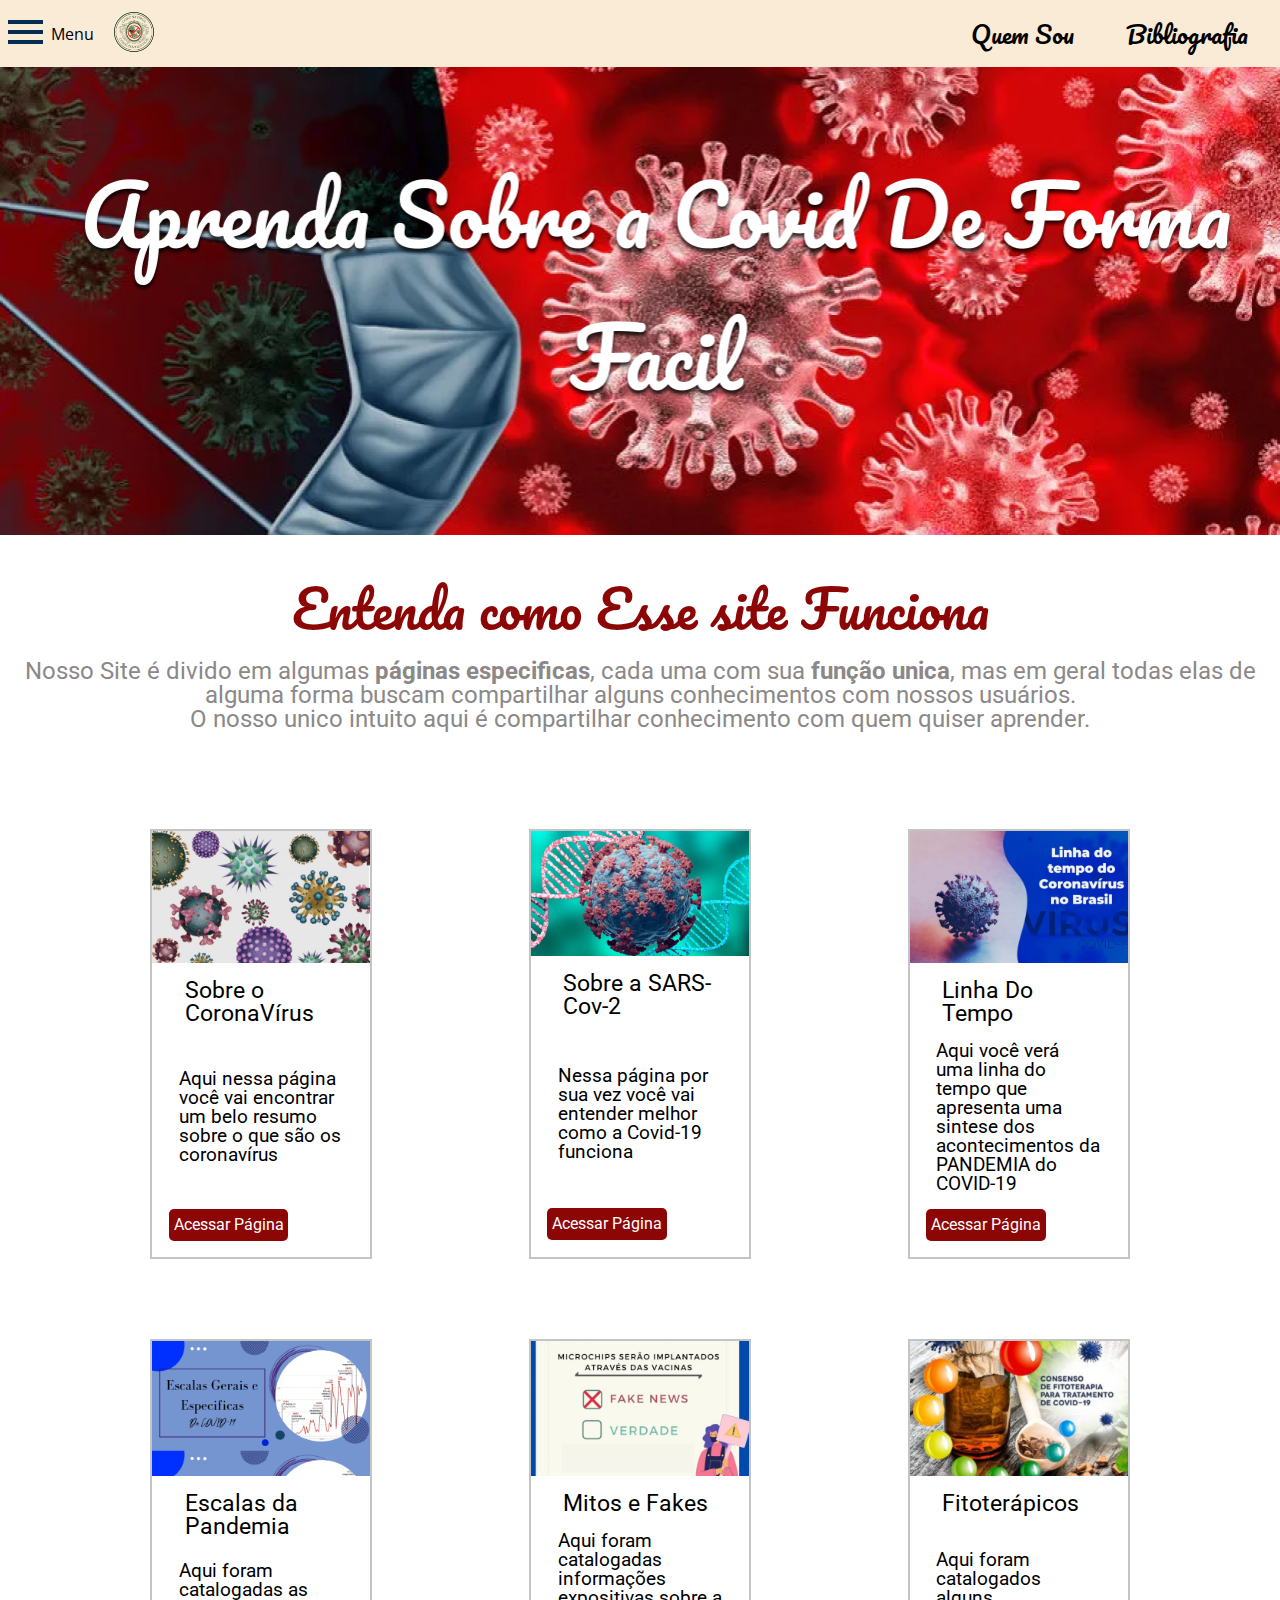
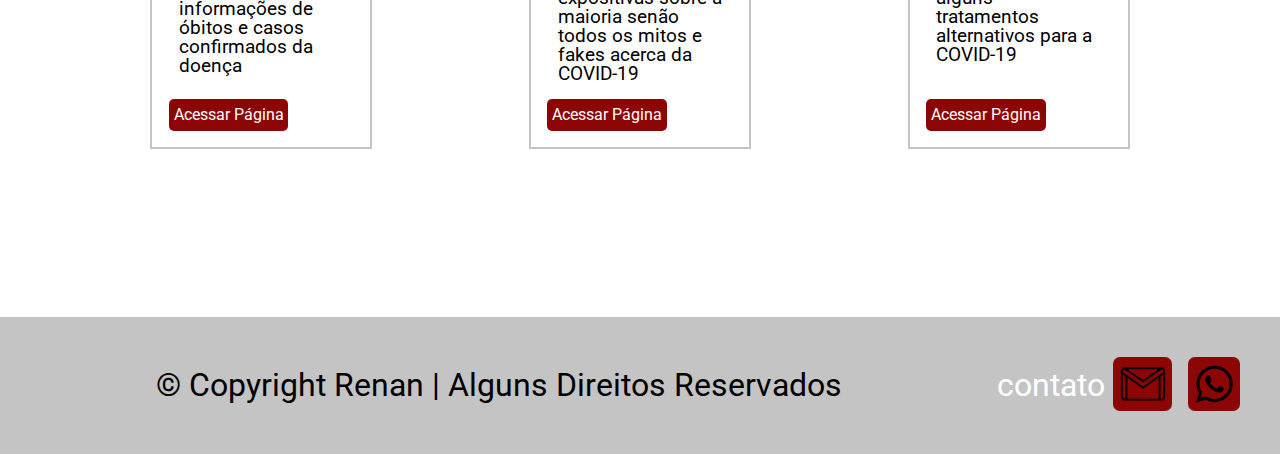
==== index.html @ dbc86199 "Adicionando arquivo html principal do projeto" ====
<!DOCTYPE html>
<html lang="pt-br">
<head>
    <meta charset="UTF-8">
    <meta http-equiv="X-UA-Compatible" content="IE=edge">
    <meta name="viewport" content="width=device-width, initial-scale=1.0">
    <link rel="stylesheet" href="type-css/reset.css">
    <link rel="stylesheet" href="type-css/style.css">
    <title>Covid Page - Home</title>
</head>
<body>
    <header>
        <section class="menu-navegacao">
            <div class="menu-container">
                <div class="container-flex">
                    <div class="menu-navegacao__container">
                        <input type="checkbox" id="menu" class="menu-navegacao__input">
                        <label for="menu" class="menu-navegacao__label">
                            <span class="menu-navegacao_hamburguer navegacao-imagem__main"></span>
                        </label>
                        <p class="navegacao-texto__main">Menu</p>
                        <a href="index.html">
                            <img src="assets/Logo.png" alt="Logo da Página" class="menu-imagem__logo">
                        </a>
                        <ul class="lista-navegacao">
                            <li class="navegacao-item">
                                <a href="index.html" class="navegacao-link">Página Inicial</a>
                            </li>
                            <li class="navegacao-item">
                                <a href="type-html/aboutCorona.html" class="navegacao-link">Sobre a Familia Corovidae</a>
                            </li>
                            <li class="navegacao-item">
                                <a href="type-html/abourSars.html" class="navegacao-link">Sobre a SARS-Cov-2</a>
                            </li>
                            <li class="navegacao-item">
                                <a href="type-html/time-line.html" class="navegacao-link">Linha do Tempo da Covid-19</a>
                            </li>
                            <li class="navegacao-item">
                                <a href="type-html/scails.html" class="navegacao-link">Escalas gerais da Covid-19</a>
                            </li>
                            <li class="navegacao-item">
                                <a href="type-html/fakes.html" class="navegacao-link">Fakes acerca da Covid-19</a>
                            </li>
                            <li class="navegacao-item">
                                <a href="type-html/fitoterapics.html" class="navegacao-link">Fitoterápicos</a>
                            </li>
                            <li class="navegacao-item">
                                <a href="type-html/covid-xaxim.html" class="navegacao-link">Pesquisa Sobre a COVID aqui em Xaxim</a>
                            </li>
                        </ul>
                    </div>   
                </div>
                
                <div class="paginas-extras">
                    <a href="type-html/quemSou.html" class="extras-link">Quem Sou</a>
                    <a href="type-html/bibliografia.html" class="extras-link">Bibliografia</a>
                </div>
            </div>
        </section>
    </header>
    <main>
        <section class="principal">
            <img class="banner-home__main" src="assets/home-banner.png" alt="Banner da página inicial contendo no centro um texto dizendo 'Aprenda Sobre a Covid De Forma Facil'">
            <h1 class="home-title" style="margin-top: 3rem;">Entenda como Esse site Funciona</h1>
            <p class="home-text_1">Nosso Site é divido em algumas <b>páginas especificas</b>, cada uma com sua <b>função unica</b>, mas em geral todas elas de alguma forma buscam compartilhar alguns conhecimentos com nossos usuários.</p>
            <p class="home-text_1">O nosso unico intuito aqui é compartilhar conhecimento com quem quiser aprender.</p>
        </section>

        <section class="cards">
            <div class="card-divisao">
                <article class="card-article">
                    <img class="card__imagem" src="assets/familia-corona.png" alt="Representação Ilustrativa do Conteúdo da página" >
                    <h3 class="card__titulo">Sobre o CoronaVírus</h3>
                    <p class="card__texto">Aqui nessa página você vai encontrar um belo resumo sobre o que são os coronavírus</p>
                    <a href="type-html/aboutCorona.html" class="card__ancora">Acessar Página</a>
                </article>
                <article class="card-article">
                    <img class="card__imagem" src="assets/covid-banner.png" alt="Representação Ilustrativa do Conteúdo da página">
                    <h3 class="card__titulo">Sobre a SARS-Cov-2</h3>
                    <p class="card__texto">Nessa página por sua vez você vai entender melhor como a Covid-19 funciona</p>
                    <a href="type-html/abourSars.html" class="card__ancora">Acessar Página</a>
                </article>
                <article class="card-article">
                    <img class="card__imagem" src="assets/banner-linha-d-tempo.png" alt="Representação Ilustrativa do Conteúdo da página">
                    <h3 class="card__titulo">Linha Do Tempo</h3>
                    <p class="card__texto">Aqui você verá uma linha do tempo que apresenta uma sintese dos acontecimentos da PANDEMIA do COVID-19</p>
                    <a href="type-html/time-line.html" class="card__ancora">Acessar Página</a>
                </article>
                <article class="card-article">
                    <img class="card__imagem" src="assets/escalas-covid-banner.png" alt="Representação Ilustrativa do Conteúdo da página">
                    <h3 class="card__titulo">Escalas da Pandemia</h3>
                    <p class="card__texto">Aqui foram catalogadas as informações de óbitos e casos confirmados da doença</p>
                    <a href="type-html/scails.html" class="card__ancora">Acessar Página</a>
                </article>
                <article class="card-article">
                    <img class="card__imagem" src="assets/mitos-fakes-banner.png" alt="Representação Ilustrativa do Conteúdo da página">
                    <h3 class="card__titulo">Mitos e Fakes</h3>
                    <p class="card__texto">Aqui foram catalogadas informações expositivas sobre a maioria senão todos os mitos e fakes acerca da COVID-19</p>
                    <a href="type-html/fakes.html" class="card__ancora">Acessar Página</a>
                </article>
                <article class="card-article">
                    <img class="card__imagem" src="assets/fitoterapia.png" alt="Representação Ilustrativa do Conteúdo da página">
                    <h3 class="card__titulo">Fitoterápicos</h3>
                    <p class="card__texto">Aqui foram catalogados alguns tratamentos alternativos para a COVID-19</p>
                    <a href="type-html/fitoterapics.html" class="card__ancora">Acessar Página</a>
                </article>
            </div>
        </section>
    </main>
    <footer>
        <section class="rodape">
            <p class="rodape-texto">&copy; Copyright Renan | Alguns Direitos Reservados</p>
            
            <div class="rodape-divisao">
                <p class="rodape-texto-contato">contato</p>
                <a href="https://mail.google.com/mail/u/0/?fs=1&tf=cm&source=mailto&to=renan.c.wuicik.15@gmail.com" target="_blank">
                    <img class="rodape-imagem" src="assets/gmail-logo.png" alt="logo do Gmail">
                </a>
                <a href="https://api.whatsapp.com/send/?phone=%2B5544999468406&text&type=phone_number&app_absent=0" target="_blank">
                    <img class="rodape-imagem" src="assets/whatsapp-logo.png" alt="logo do Whatsapp">
                </a>
            </div>
        </section>
    </footer>
</body>
</html>
---- type-css/style.css ----
@import url('https://fonts.googleapis.com/css2?family=Kanit:wght@300&family=Libre+Baskerville:wght@400;700&family=Noto+Serif+Lao:wght@600&family=Open+Sans&family=Pacifico&family=Red+Hat+Display:ital@1&family=Roboto:wght@300;400;700&display=swap');
@import url(cabecalho.css);
@import url(banner.css);
@import url(rodape.css);
@import url(general-content.css);

:root {
    /* Fonts */
    --noto-serif: 'Noto Serif Lao', serif;
    --open-sans: 'Open Sans', sans-serif;
    --pacifico: 'Pacifico', cursive;
    --roboto: 'Roboto', sans-serif;
    --libre-baskerville:'Libre Baskerville', serif;
    --kanit: 'Kanit', sans-serif;
    --red-hat-display: 'Red Hat Display', sans-serif;

    /* Colors */
    --preto: #000000;
    --branco: #ffffff;
    --vermelho: #8D0606;
    --cinza-escurinho: #8C8888;
    --cinza-clarinho: #C4C4C4;
    --fundo-menu: #fffae0ea;
}
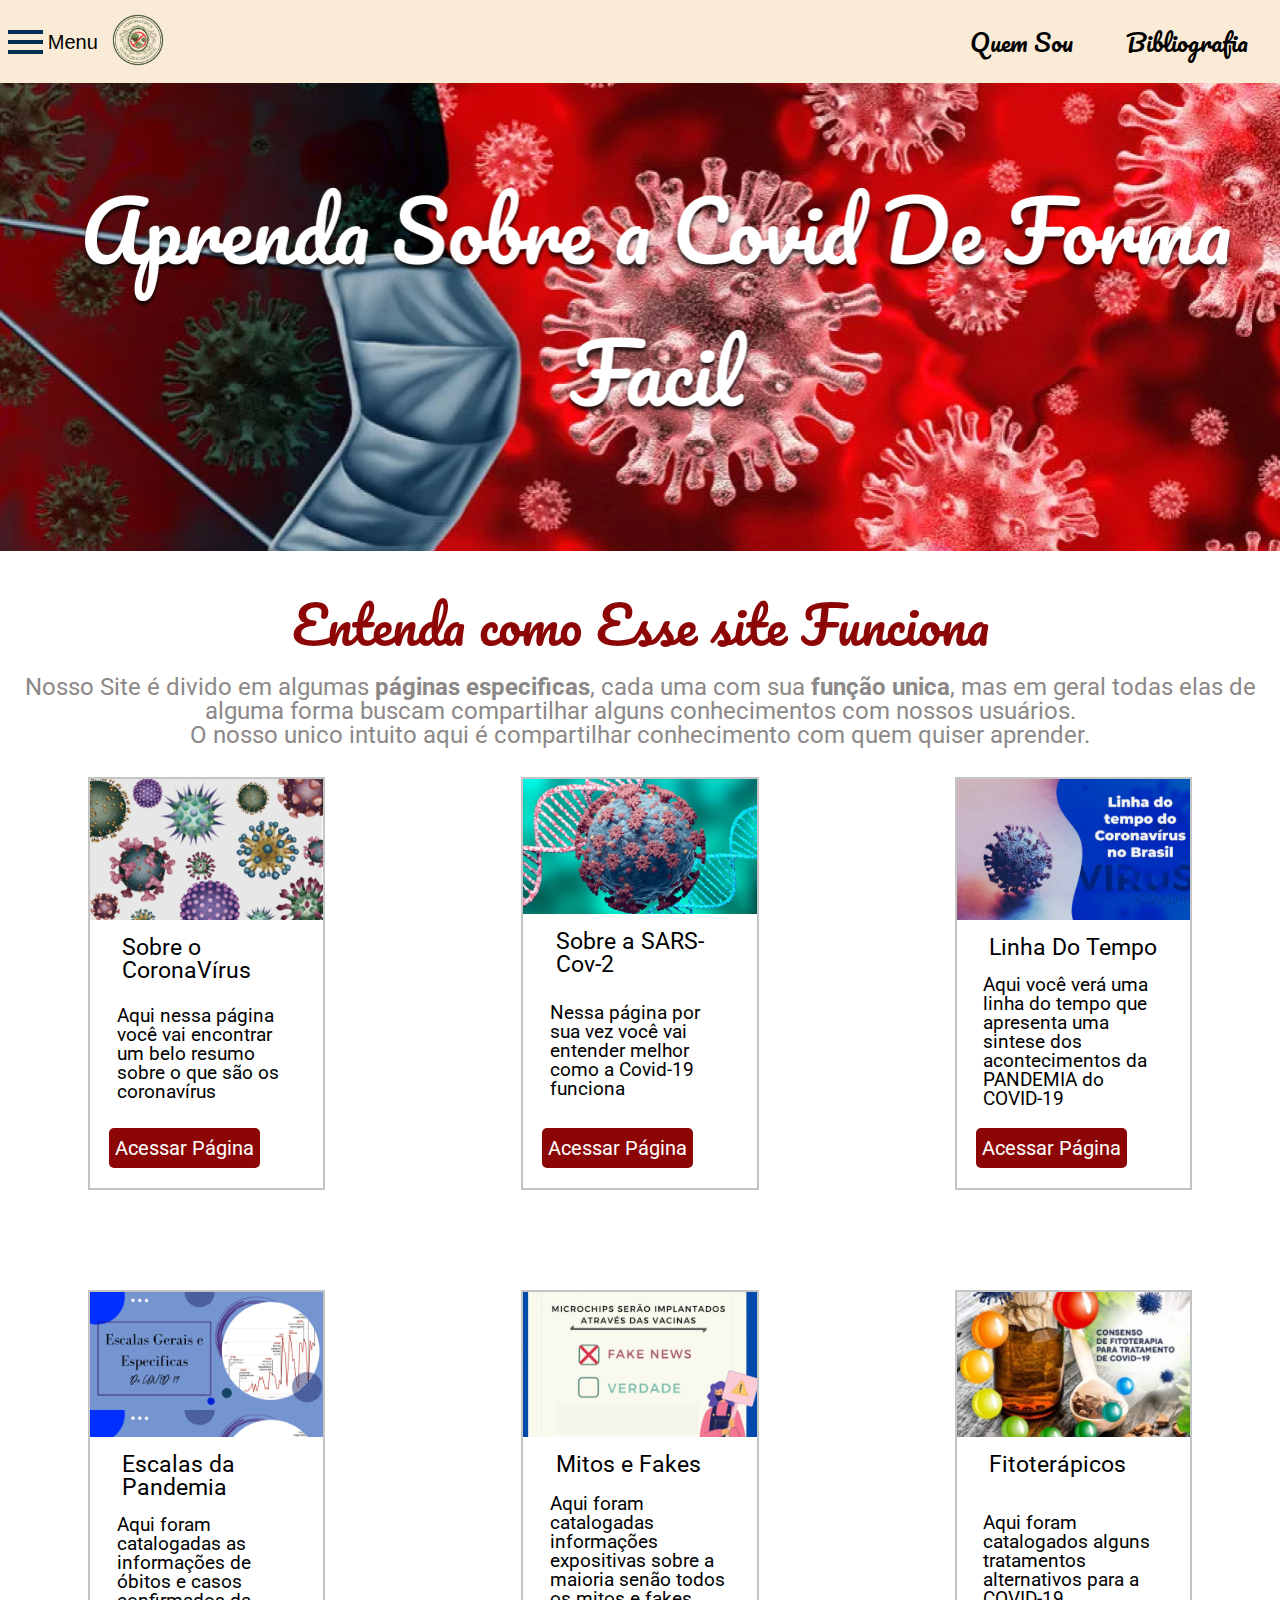
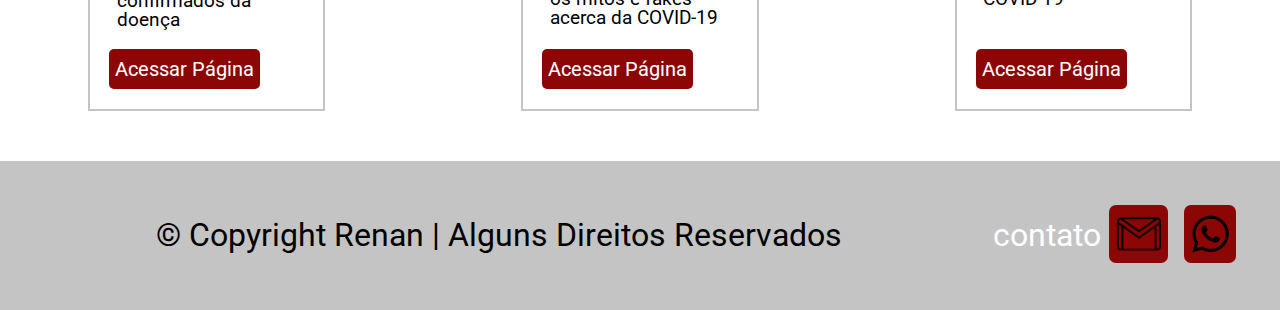
==== commit 82c20533: "Atualizando o index.html para se adaptar à versão mobile e tablet" ====
--- a/index.html
+++ b/index.html
@@ -16,44 +16,41 @@
                     <div class="menu-navegacao__container">
                         <input type="checkbox" id="menu" class="menu-navegacao__input">
                         <label for="menu" class="menu-navegacao__label">
-                            <span class="menu-navegacao_hamburguer navegacao-imagem__main"></span>
+                            <span class="menu-navegacao_hamburguer navegacao-imagem__main"></span><span class="menu-menu">Menu</span>
                         </label>
-                        <p class="navegacao-texto__main">Menu</p>
+                        <!-- <p class="navegacao-texto__main">Menu</p> -->
                         <a href="index.html">
-                            <img src="assets/Logo.png" alt="Logo da Página" class="menu-imagem__logo">
+                            <img src="./assets/Logo.png" alt="Logo da Página" class="menu-imagem__logo">
                         </a>
                         <ul class="lista-navegacao">
                             <li class="navegacao-item">
                                 <a href="index.html" class="navegacao-link">Página Inicial</a>
                             </li>
                             <li class="navegacao-item">
-                                <a href="type-html/aboutCorona.html" class="navegacao-link">Sobre a Familia Corovidae</a>
+                                <a href="./type-html/aboutCorona.html" class="navegacao-link">Sobre a Familia Corovidae</a>
                             </li>
                             <li class="navegacao-item">
-                                <a href="type-html/abourSars.html" class="navegacao-link">Sobre a SARS-Cov-2</a>
+                                <a href="./type-html/abourSars.html" class="navegacao-link">Sobre a SARS-Cov-2</a>
                             </li>
                             <li class="navegacao-item">
-                                <a href="type-html/time-line.html" class="navegacao-link">Linha do Tempo da Covid-19</a>
+                                <a href="./type-html/time-line.html" class="navegacao-link">Linha do Tempo da Covid-19</a>
                             </li>
                             <li class="navegacao-item">
-                                <a href="type-html/scails.html" class="navegacao-link">Escalas gerais da Covid-19</a>
+                                <a href="./type-html/scails.html" class="navegacao-link">Escalas gerais da Covid-19</a>
                             </li>
                             <li class="navegacao-item">
-                                <a href="type-html/fakes.html" class="navegacao-link">Fakes acerca da Covid-19</a>
+                                <a href="./type-html/fakes.html" class="navegacao-link">Fakes acerca da Covid-19</a>
                             </li>
                             <li class="navegacao-item">
-                                <a href="type-html/fitoterapics.html" class="navegacao-link">Fitoterápicos</a>
-                            </li>
-                            <li class="navegacao-item">
-                                <a href="type-html/covid-xaxim.html" class="navegacao-link">Pesquisa Sobre a COVID aqui em Xaxim</a>
+                                <a href="./type-html/fitoterapics.html" class="navegacao-link">Fitoterápicos</a>
                             </li>
                         </ul>
                     </div>   
                 </div>
                 
                 <div class="paginas-extras">
-                    <a href="type-html/quemSou.html" class="extras-link">Quem Sou</a>
-                    <a href="type-html/bibliografia.html" class="extras-link">Bibliografia</a>
+                    <a href="./type-html/quemSou.html" class="extras-link">Quem Sou</a>
+                    <a href="./type-html/bibliografia.html" class="extras-link">Bibliografia</a>
                 </div>
             </div>
         </section>
--- a/type-css/style.css
+++ b/type-css/style.css
@@ -13,6 +13,7 @@
     --libre-baskerville:'Libre Baskerville', serif;
     --kanit: 'Kanit', sans-serif;
     --red-hat-display: 'Red Hat Display', sans-serif;
+    --inter: 'Inter', sans-serif;
 
     /* Colors */
     --preto: #000000;
@@ -21,4 +22,9 @@
     --cinza-escurinho: #8C8888;
     --cinza-clarinho: #C4C4C4;
     --fundo-menu: #fffae0ea;
+}
+
+body {
+    font-size: 20px;
+    font-family: var(--inter);
 }